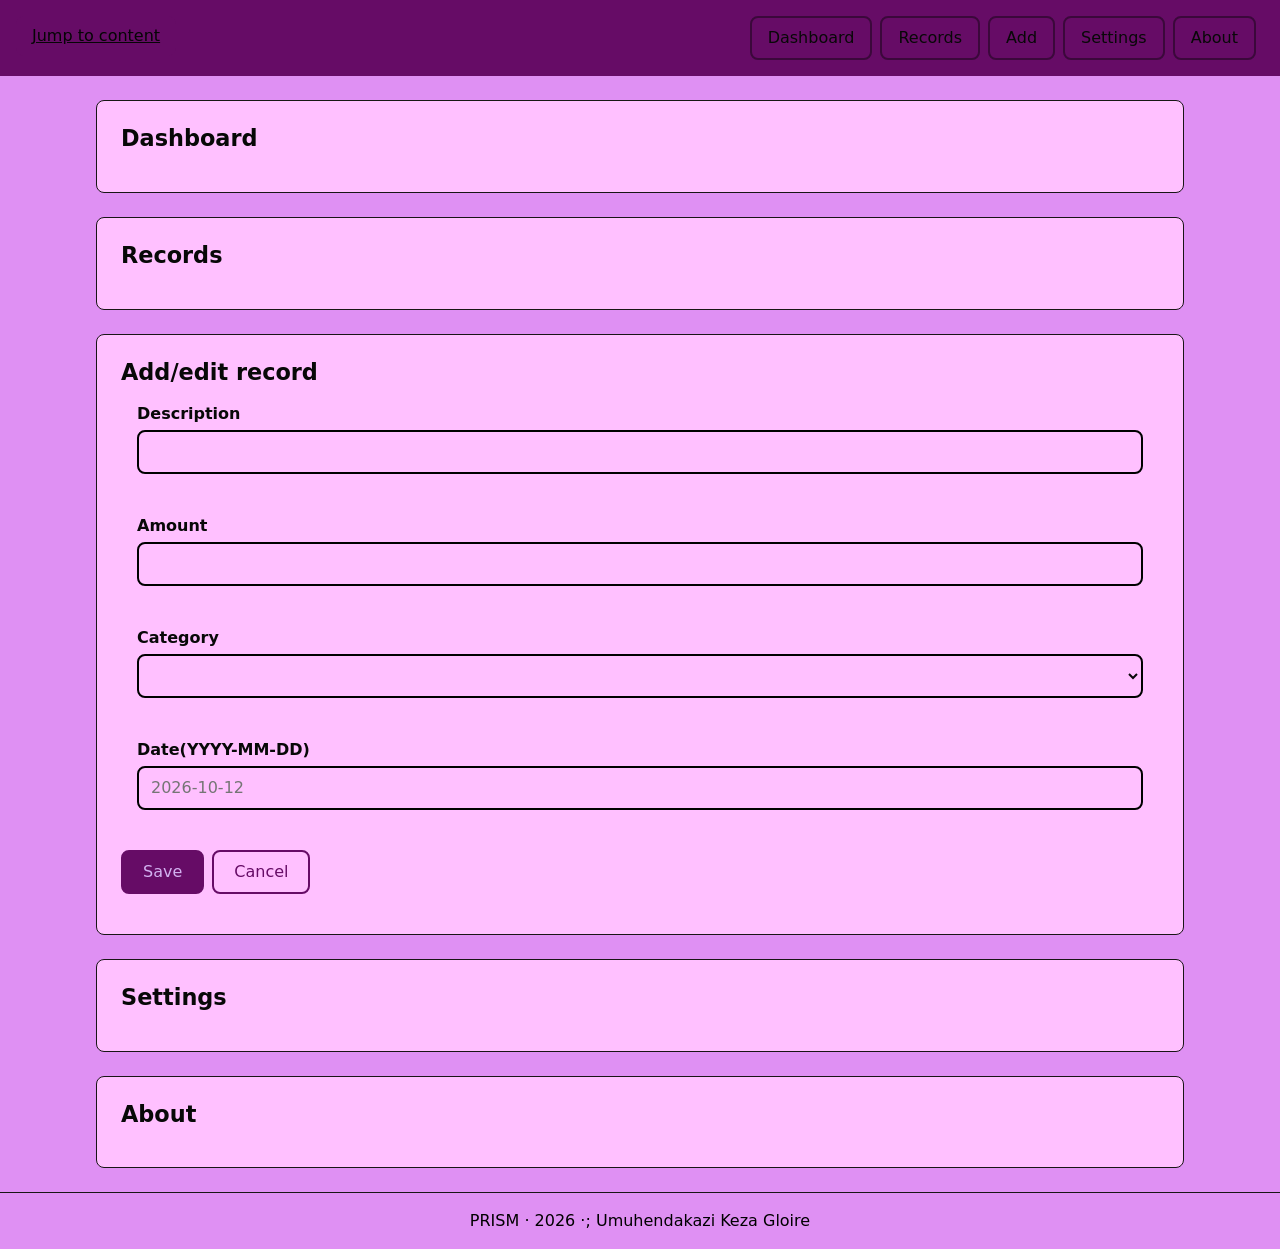
==== index.html @ 76048750 "M3: add form, live validation and saving" ====
<!DOCTYPE html>
<html lang="en">
<head>
    <meta charset="UTF-8">
    <meta name="viewport" content="witdth=device-width, initial-scale=1.0">
    <title>PRISM</title>    
    <link rel="stylesheet" href="styles/main.css">
    <link rel="stylesheet" href="styles/form.css">
</head>
<body>
    <a class="skip-link" href="#main">Jump to content</a>

     <header>
         <h1>PRISM</h1>
         <nav aria-label="Main">
            <ul>
                <li><a href="#dashboard">Dashboard</a></li>
                <li><a href="#records">Records</a></li>
                <li><a href="#form">Add</a></li>
                <li><a href="#settings">Settings</a></li>
                <li><a href="#about">About</a></li>
            </ul>
         </nav>
        </header>
        
    
<main id="main" tabindex="-1">
    <section id="dashboard" aria-labelledby="dashboard-title">
     <h2 id="dashboard-title">Dashboard</h2>
    </section>

    <section id="records" aria-labelledby="records-title">
      <h2 id="records-title">Records</h2>
    </section>

    <section id="form" aria-labelledby="form-title">
    <h2 id="form-title">Add/edit record</h2>
    <form id="record-form" novalidate>

        <div class="field">
            <label for="description">Description</label>
            <input type="text" id="description" name="description" autocomplete="off" aria-describedby="description-error">
            <p class="error" id="description-error" aris-live="polite"></p>
        </div>

        <div class="field">
            <label for="amount">Amount</label>
            <input type="text" id="amount" name="amount" inputmode="decimal" autocomplete="off" aria-describedby="amount-error">
            <p class="error" id="amount-error" aria-live="polite"></p>
        </div>

        <div class="field">
        <label for="category">Category</label>
        <select id="category" name="category" aria-describedby="category-error"></select>
        <p class="error" id="category-error" aria-live="polite"></p>
        </div>

        <div class="field">
        <label for="date">Date(YYYY-MM-DD)</label>
        <input type="text" id="date" name="date" inputmode="numeric" autocomplete="off" placeholder="2026-10-12" aria-describedby="date-error">
        <p class="error" id="date-error" aria-live="polite"></p>
        </div>

        <div class="form-actions">
            <button type="submit">Save</button>
            <button type="reset">Cancel</button>
        </div>

        <p id="form-status" role="status"></p>
    </form>
    </section>

    <section id="settings" aria-labelledby="settings-title">
        <h2 id="settings-title">Settings</h2>
    </section>

    <section id="about" aria-labelledby="about-title">
        <h2 id="about-title">About</h2>
    </section>
</main>

<footer>
    <p>PRISM &middot; 2026 &middot;; Umuhendakazi Keza Gloire</p>
</footer>

<script type="module" src="scripts/main.js"></script>
</body>
</html>
---- styles/main.css ----
:root {
    --color-text:rgb(8, 8, 8);
    --color-muted: rgb(0, 0, 0);
    --color-page:rgb(223, 144, 243);
    --color-surface: rgb(255, 192, 255);
    --color-border: rgb(24, 21, 21);
    --color-accent: rgb(102, 12, 102);
    --color-accent-hover: #eeb3fa;
    --color-focus: #bad2ee;
    --color-focus-on-dark: rgb(49, 0, 49);
    --color-error: rgb(184, 184, 253);

    --space-1:0.5rem;
    --space-2: 1rem;
    --space-3: 1.5rem;
    --radius: 8px;
} 

*,
*::before,
*::after{
    box-sizing: border-box;
}

html{
    scroll-behavior: smooth;
}

body{
    margin: 0;
    font-family: system-ui, -apple-system, "Segoe UI",sans-serif;
    font-size: 1rem;
    line-height: 1.5;
    color:var(--color-text);
    background: var(--color-page)
}

h1,
h2 {
    line-height: 1.2;
}

h1 {
    margin:0;
   font-size: 1.75rem;
}

h2 {
    margin:0 0 var(--space-2);
    font-size: 1.4rem;
}

.skip-link {
  position: absolute;
  top: -4rem;
  left: var(--space-2);
  z-index: 10;
  padding: var(--space-1) var(--space-2);
  color: rgb(5, 5, 5);
  background: var(--color-accent);
  border-radius:var(--radius);
  transition: top 0.2s ease;
}

.skip-link{
    top: var(--space-2);
}

a:focus-visible,
button:focus-visible,
input:focus-visible,
select:focus-visible,
textarea:focus-visible {
    outline: 3px solid var(--color-focus);
    outline-offset: 3px;
}

main:focus{
    outline:none;
}

header{
   padding: var(--space-2);
   color:rgb(106, 41, 167);
   background-color: var(--color-accent);
}

header a:focus-visible {
    outline-color: var(--color-focus-on-dark);
}

nav ul {
    display: flex;
    flex-wrap: wrap;
    gap: var(--space-1);
    margin: var(--space-2) 0 0;
    padding: 0;
    list-style: none;
}

nav a{
    display: inline-flex;
    align-items: center;
    min-height: 44px;
    padding: 0 var(--space-2);
    color: #080808;
    text-decoration: none;
    border: 2px solid rgb(59, 8, 59);
    border-radius: var(--radius);
    transition: background-color 0.15s ease;
}

nav a:hover{
    background: var(--color-accent-hover);
}

main{
    display: flex;
    flex-direction: column;
    gap: var(--space-3);
    max-width: 72rem;
    margin: 0 auto;
    padding: var(--space-2);
}

section{
    padding: var(--space-2);
    background: var(--color-surface);
    border: 1px solid var(--color-border);
    border-radius: var(--radius);
}

footer{
    padding: var(--space-2);
    text-align: center;
    color: var(--color-muted);
    border-top: 1px solid var(--color-border);
}

footer p{
    margin: 0;
}

 @media (min-width: 768px) {
    header {
        display: flex;
        align-items: center;
        justify-content: space-between;
        padding: var(--space-2) var(--space-3);
    }
    nav ul {
        margin-top: 0;
    }
    main {
        padding: var(--space-3);
    }
}

@media (min-width: 1025px) {
    main {
        padding: var(--space-3) 2rem;
    }

    section {
        padding: var(--space-3);
    }
}

@media (prefers-reduced-motion: reduce) {
    html {
        scroll-behavior: auto;
    }

    .skip-link,
    nav a {
        transition: none;
    }
}
---- styles/form.css ----
.field {
    display: flex;
    flex-direction: column;
    gap: 0.25rem;
    margin: var(--space-2);
}

label {
    font-weight: 600;

}

input,
select {
    min-height: 44px;
    padding: 0 0.75rem;
    font: inherit;
    color: var(--color-text);
    background: var(--color-surface);
    border: 2px solid var(--color-muted);
    border-radius: var(--radius);
}

input[aria-invalid="true"] {
    border-color: var(--color-error);
}

.error {
    min-height: 1.25rem;
    margin: 0;
    font-size: 0.9rem;
    color: var(--color-error);
}

.form-actions {
    display: flex;
    flex-wrap: wrap;
    gap: var(--space-1);
}

button {
    min-height: 44px;
    padding: 0 1.25rem;
    font: inherit;
    cursor: pointer;
    color: var(--color-accent);
    background: var(--color-surface);
    border: 2px solid var(--color-accent);
    border-radius: var(--radius);
    transition: background-color 0.15s ease;
}

button[type="submit"] {
    color: rgb(211, 178, 241);
    background: var(--color-accent);
}

button[type="submit"]:hover {
    background: var(--color-accent-hover);
}

button[type="reset"]:hover {
    background: var(color-page);
}

#form-status {
    margin: var(--space-2) 0 0;
    font-weight: 600;
    color: var(--color-accent);
}

@media (prefers-reduced-motion: reduce) {
    button {
        transition: none;
    }
}
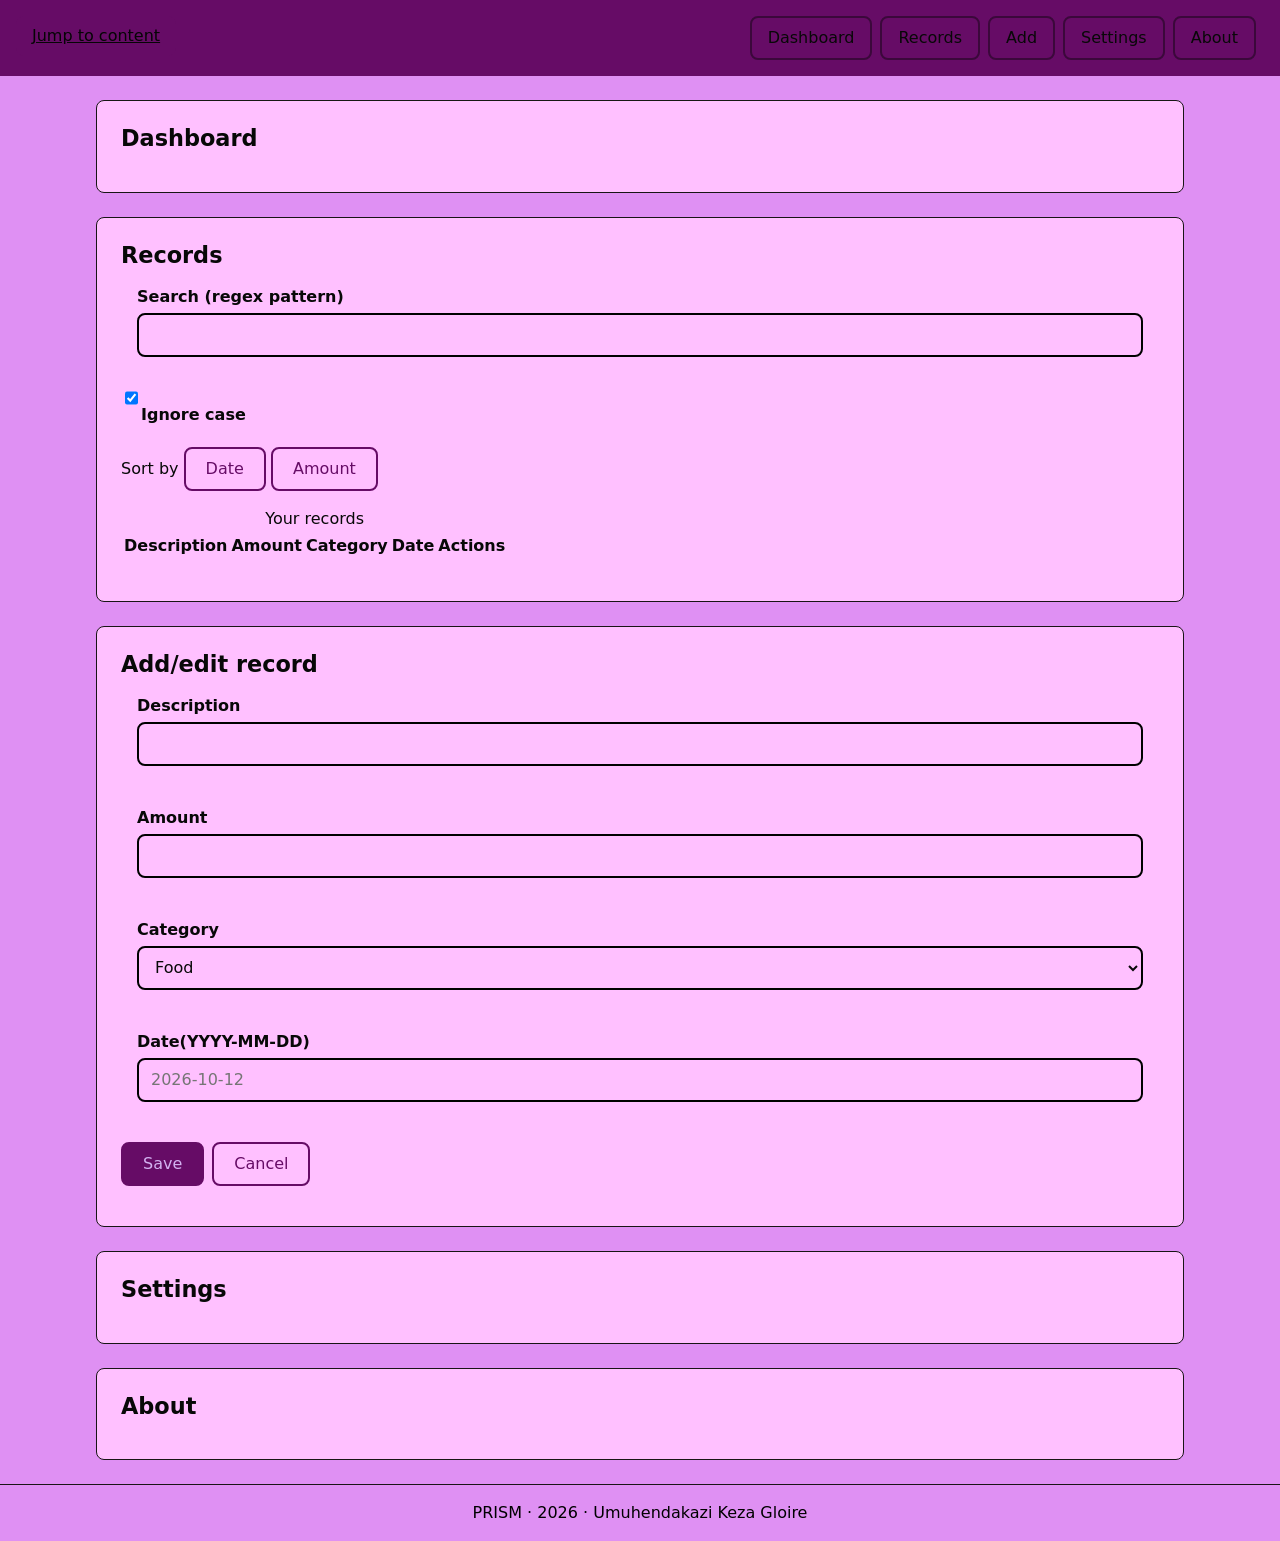
==== commit 072b46eb: "M4: add records list, search and sort wiring" ====
--- a/index.html
+++ b/index.html
@@ -2,10 +2,11 @@
 <html lang="en">
 <head>
     <meta charset="UTF-8">
-    <meta name="viewport" content="witdth=device-width, initial-scale=1.0">
+    <meta name="viewport" content="width=device-width, initial-scale=1.0">
     <title>PRISM</title>    
     <link rel="stylesheet" href="styles/main.css">
     <link rel="stylesheet" href="styles/form.css">
+    <link rel="stylesheet" href="styles/records.css">
 </head>
 <body>
     <a class="skip-link" href="#main">Jump to content</a>
@@ -31,7 +32,43 @@
 
     <section id="records" aria-labelledby="records-title">
       <h2 id="records-title">Records</h2>
-    </section>
+    
+       <div  class="toolbar">
+        <div class="field">
+            <label for="search">Search (regex pattern)</label>
+            <input type="text" id="search" autocomplete="off" aria-describedby="search-error">
+        </div>
+        <label class="checkbox-field">
+            <input type="checkbox" id="ignore-case" checked>Ignore case</label>
+       </div>
+
+       <p class="error" id="search-error" aria-live="polite"></p>
+     
+       <div class="sort-buttons">
+        <span>Sort by</span>
+        <button type="button" data-sort="date" aria-pressed="true">Date</button>
+        <button type="button" data-sort="amount" aria-pressed="false">Amount</button>
+       </div>
+ 
+       <p id="records-status" role="status"></p>
+       <div class="table-wrap">
+        <table class="records-table">
+            <caption class="visually-hidden">Your records</caption>
+            <thead>
+                <tr>
+                    <th scope="col">Description</th>
+                    <th scope="col">Amount</th>
+                    <th scope="col">Category</th>
+                    <th scope="col">Date</th>
+                    <th scope="col">Actions</th>
+                </tr>
+            </thead>
+            <tbody id="records-body"></tbody>
+        </table>
+       </div>
+       <p class="empty-state" id="records-empty"></p>
+
+    </section>       
 
     <section id="form" aria-labelledby="form-title">
     <h2 id="form-title">Add/edit record</h2>
@@ -40,7 +77,7 @@
         <div class="field">
             <label for="description">Description</label>
             <input type="text" id="description" name="description" autocomplete="off" aria-describedby="description-error">
-            <p class="error" id="description-error" aris-live="polite"></p>
+            <p class="error" id="description-error" aria-live="polite"></p>
         </div>
 
         <div class="field">
@@ -80,7 +117,7 @@
 </main>
 
 <footer>
-    <p>PRISM &middot; 2026 &middot;; Umuhendakazi Keza Gloire</p>
+    <p>PRISM &middot; 2026 &middot; Umuhendakazi Keza Gloire</p>
 </footer>
 
 <script type="module" src="scripts/main.js"></script>
--- a/styles/main.css
+++ b/styles/main.css
@@ -6,9 +6,9 @@
     --color-border: rgb(24, 21, 21);
     --color-accent: rgb(102, 12, 102);
     --color-accent-hover: #eeb3fa;
-    --color-focus: #bad2ee;
+    --color-focus: #312d2d;
     --color-focus-on-dark: rgb(49, 0, 49);
-    --color-error: rgb(184, 184, 253);
+    --color-error: rgb(155, 75, 158);
 
     --space-1:0.5rem;
     --space-2: 1rem;
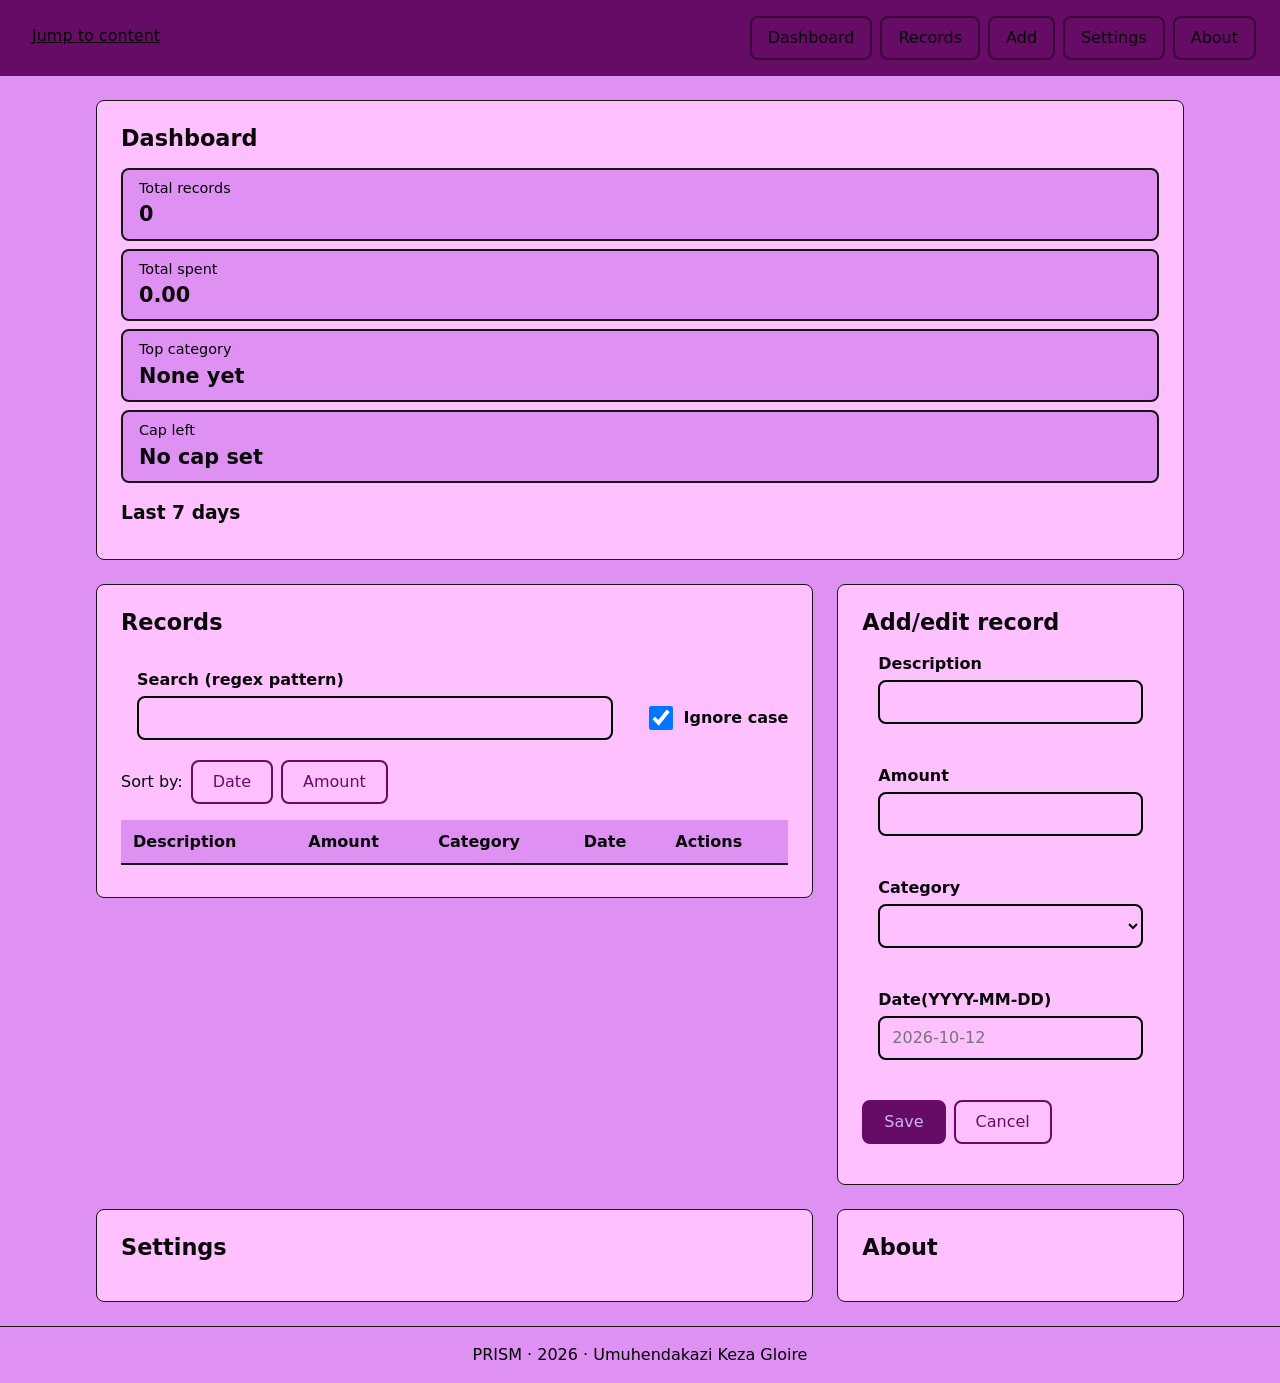
==== commit 9cac0451: "M5: add dashboard stats, 7-day chart and spending cap" ====
--- a/index.html
+++ b/index.html
@@ -7,6 +7,7 @@
     <link rel="stylesheet" href="styles/main.css">
     <link rel="stylesheet" href="styles/form.css">
     <link rel="stylesheet" href="styles/records.css">
+    <link rel="stylesheet" href="styles/dashboard.css">
 </head>
 <body>
     <a class="skip-link" href="#main">Jump to content</a>
@@ -28,6 +29,31 @@
 <main id="main" tabindex="-1">
     <section id="dashboard" aria-labelledby="dashboard-title">
      <h2 id="dashboard-title">Dashboard</h2>
+
+     <dl class="stats">
+        <div class="stat">
+            <dt>Total records</dt>
+            <dd id="stat-count">0</dd>
+        </div>
+        <div class="stat">
+            <dt>Total spent</dt>
+            <dd id="stat-total">0.00</dd>
+        </div>
+        <div class="stat">
+            <dt>Top category</dt>
+            <dd id="stat-top">None yet</dd>
+        </div>
+        <div class="stat" id="stat-cap">
+            <dt>Cap left</dt>
+            <dd id="stat-cap-left">No cap set</dd>
+        </div>
+    </dl>
+
+    <p class="cap-message" id="cap-polite" aria-live="polite"></p>
+    <p class="cap-message cap-over" id="cap-assertive" aria-live="assertive"></p>
+
+    <h3 class="chart-title">Last 7 days</h3>
+    <ol class="week-chart" id="week-chart" aria-label="Spending per day for the last 7 days"></ol>
     </section>
 
     <section id="records" aria-labelledby="records-title">
@@ -45,7 +71,7 @@
        <p class="error" id="search-error" aria-live="polite"></p>
      
        <div class="sort-buttons">
-        <span>Sort by</span>
+        <span>Sort by:</span>
         <button type="button" data-sort="date" aria-pressed="true">Date</button>
         <button type="button" data-sort="amount" aria-pressed="false">Amount</button>
        </div>
--- a/styles/records.css
+++ b/styles/records.css
@@ -0,0 +1,194 @@
+.toolbar {
+    display: flex;
+    flex-wrap: wrap;
+    align-items: flex-end;
+    gap: var(--space-1) var(--space-2);
+}
+
+.toolbar .field {
+    flex: 1 1 14rem;
+    margin-bottom: 0;
+}
+
+.checkbox-field {
+    display: flex;
+    align-items: center;
+    gap: 0.5rem;
+    min-height: 44px;
+    font-weight: 600;
+}
+
+.checkbox-field input {
+    width: 1.5rem;
+    height: 1.5rem;
+    min-height: 0;
+    padding: 0;
+}
+
+.sort-buttons {
+    display: flex;
+    flex-wrap: wrap;
+    align-items: center;
+    gap: var(--space-1);
+    margin-bottom: var(--space-1);
+}
+
+.sort-buttons[aria-pressed="true"] {
+    color: #ffffff;
+    background: var(--color-accent);
+}
+
+#record-status {
+    min-height: 1.5rem;
+    margin: 0 0 var(--space-1);
+    color: var(--color-muted);
+}
+
+mark {
+    padding: 0 0.1em;
+    color: var(--color-text);
+    background: #f58aff;
+    border-radius: 2px;
+}
+
+.empty-state {
+    margin: var(--space-1) 0 0;
+    color: var(--color-muted);
+}
+
+button.danger {
+    color: var(--color-error);
+    border-color: var(--color-error);
+}
+
+.visually-hidden,
+.records-table thead {
+    position: absolute;
+    width: 1px;
+    height: 1px;
+    margin: -1px;
+    padding: 0;
+    overflow: hidden;
+    clip: rect(0 0 0 0);
+    white-space: nowrap;
+    border: 0;
+}
+
+.table-wrap {
+    overflow: auto;
+}
+
+.records-table,
+.records-table tbody,
+.records-table tr,
+.records-table td {
+    display: block;
+}
+
+.records-table tr {
+    margin-bottom: var(--space-2);
+    padding: 0.5rem;
+    border: 1px solid var(--color-border);
+    border-radius: var(--radius);
+}
+
+.records-table td {
+    display: flex;
+    align-items: center;
+    justify-content: space-between;
+    gap: var(--space-2);
+    padding: 0.35rem 0.25rem;
+}
+
+.records-table td::before {
+    content:attr(data-label);
+    font-weight: 600;
+}
+
+.cell-value {
+    text-align: right;
+    overflow-wrap:anywhere ;
+}
+
+.row-actions {
+    display: flex;
+    gap: var(--space-1);
+}
+
+@media(min-width: 768px) {
+    .records-table{
+        display: table;
+        width: 100%;
+        border-collapse: collapse;
+    }
+
+    .records-table thead {
+        position: static;
+        width:auto;
+        height: auto;
+        margin: 0;
+        overflow: visible;
+        clip: auto;
+        white-space: normal;
+    }
+
+    .records-table tbody {
+        display: table-row-group;
+    }
+
+    .records-table tr {
+        display: table-row;
+        margin: 0;
+        padding: 0;
+        border: 0;
+    }
+
+    .records-table th,
+    .records-table td {
+        display: table-cell;
+        padding: 0.6rem 0.75rem;
+        text-align: left;
+        vertical-align: middle;
+        border-bottom: 1px solid var(--color-border);
+    }
+
+    .records-table th {
+        background: var(--color-page);
+        border-bottom: 2px solid var(--color-border);
+    }
+
+    .records-table td::before {
+        content: none;
+    }
+
+    .cell-value {
+        text-align: left;
+    }
+}
+
+@media (min-width: 1024px) {
+    main{
+        display: grid;
+        grid-template-columns: repeat(3,minmax(0, 1fr));
+        align-items: start;
+    }
+
+    #dashboard {
+        grid-column: 1 / -1;
+    }
+     #records {
+        grid-column: 1 / 3;
+     }
+
+     #form {
+        grid-column: 3 / 4;
+     }
+
+     #settings {
+        grid-column: 1 / 3; 
+     }
+
+     #about {
+        grid-column: 3 / 4;
+     }
+}
--- a/styles/dashboard.css
+++ b/styles/dashboard.css
@@ -0,0 +1,123 @@
+.stats {
+    display: grid;
+    grid-template-columns: repeat(2, minimax(0,1fr));
+    gap: var(--space-1);
+    margin: 0 0 var(--space-2);
+}
+
+.stat {
+    margin: 0;
+    padding: var(--space-1) var(--space-2);
+    background: var(--color-page);
+    border: 2px solid var(--color-border);
+    border-radius: var(--radius);
+}
+
+.stat dt {
+    font-size: 0.9rem;
+    color: var(--color-muted);
+}
+
+.stat dd {
+    margin: 0;
+    font-size: 1.3rem;
+    font-weight: 700;
+    overflow-wrap: anywhere;
+}
+
+.stat.over-cap {
+    border-color: var(--color-error);
+}
+
+.stat.stat.over-cap dd {
+    color: var(--color-error);
+}
+
+.cap-message {
+    margin: 0;
+    font-weight: 600;
+}
+
+.cap-message:not(:empty) {
+    margin-bottom: var(--space-1);
+}
+
+.cap-over {
+    color: var(--color-error);
+}
+
+.chart-title {
+    margin: var(--space-2) 0 var(--space-1);
+}
+
+.week-chart {
+    display: flex;
+    gap: 0.35rem;
+    margin: 0;
+    padding: 0;
+    list-style: none;
+}
+
+.week-chart li {
+    display: flex;
+    flex: 1 1 0;
+    flex-direction: column;
+    min-width: 0;
+    text-align: center;
+    font-size: 0.7rem;
+}
+
+.bar-track {
+    display: flex;
+    align-items: flex-end;
+    height: 7rem;
+    border-bottom: 2px solid var(--color-muted);
+}
+
+.bar {
+    display: block;
+    width: 100%;
+    background: var(--color-accent);
+    border-radius: 4px 4px 0 0;
+    transform-origin: bottom;
+    animation: grow 0.5s ease-out;
+}
+
+.bar-value {
+    margin-top: 0.25rem;
+    font-weight: 600;
+}
+
+.bar-label {
+    color: var(--color-muted);
+    overflow-wrap: anywhere;
+}
+
+@keyframes grow {
+    from {
+        transform: scaleY(0);
+    }
+
+    to {
+        transform: scaleY(1);
+    }
+}
+
+@media (min-width: 768px) {
+    .stats {
+        grid-template-columns: repeat(4,minimax(0, 1fr));
+    }
+    .week-chart {
+        gap: 0.75rem;
+    }
+
+    .week-chart li {
+        font-size: 0.85rem;
+    }
+}
+
+@media (prefers-reduced-motion: reduce) {
+    .bar {
+        animation: none;
+    }
+}
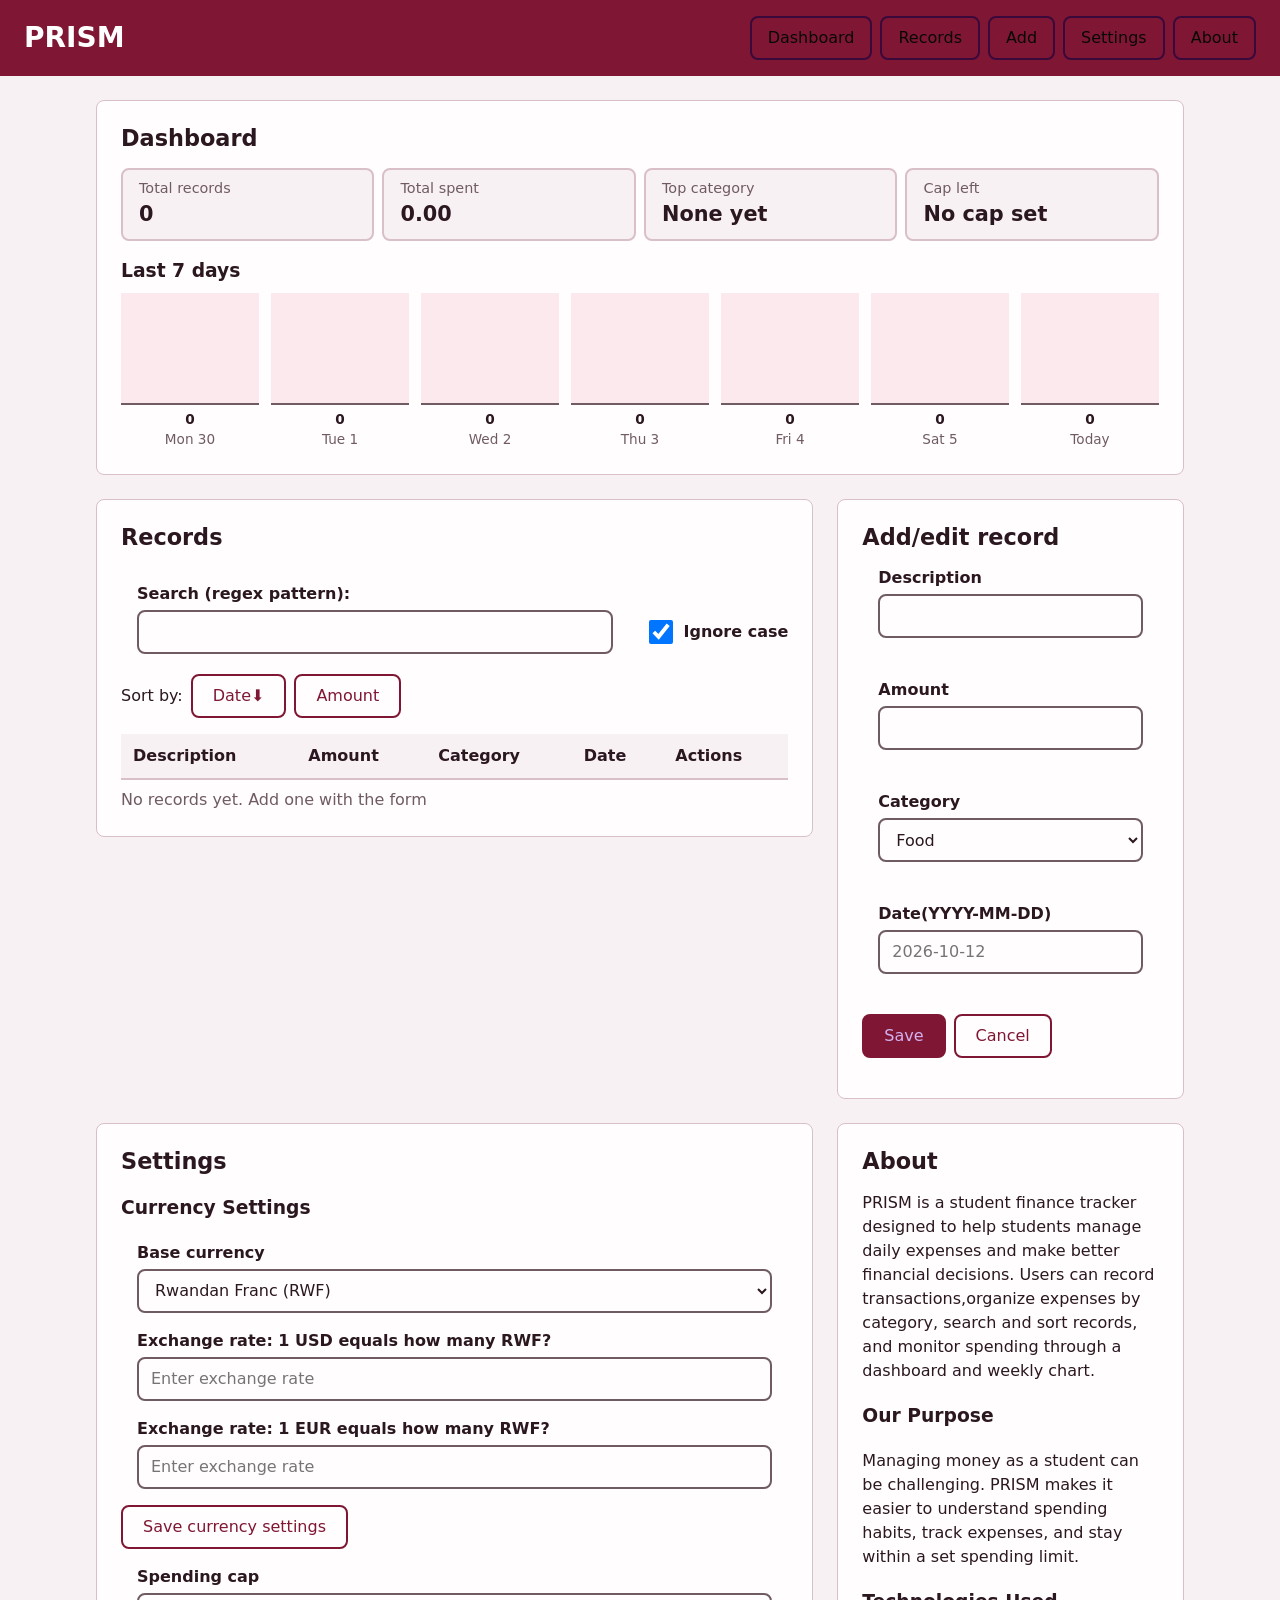
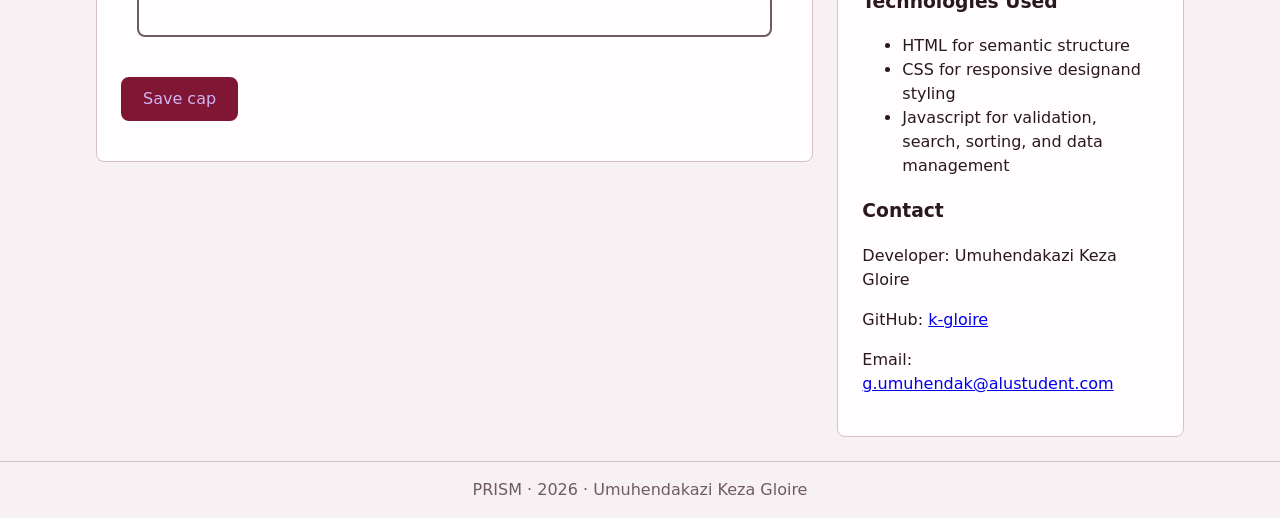
==== commit 11c3190a: "M4: finish sorting,correct the dashboard and skip link" ====
--- a/index.html
+++ b/index.html
@@ -61,7 +61,7 @@
     
        <div  class="toolbar">
         <div class="field">
-            <label for="search">Search (regex pattern)</label>
+            <label for="search">Search (regex pattern): </label>
             <input type="text" id="search" autocomplete="off" aria-describedby="search-error">
         </div>
         <label class="checkbox-field">
@@ -134,11 +134,79 @@
     </section>
 
     <section id="settings" aria-labelledby="settings-title">
-        <h2 id="settings-title">Settings</h2>
+        <h2 id="settings-title">Settings</h2> 
+           <h3>Currency Settings</h3>
+        <div class="field">
+            <label for="base-currency">Base currency</label>
+            <select id="base-currency" name="base-currency">
+                <option value="RWF">Rwandan Franc (RWF)</option>
+                <option value="USD">US Dollar (USD)</option>
+                <option value="EUR">Euro (EUR)</option>
+            </select>
+        </div>
+
+        <div class="field">
+            <label for="usd-rate">Exchange rate: 1 USD equals how many RWF?</label>
+            <input type="number" id="usd-rate" name="usd-rate" min="0.000001" step="any" placeholder="Enter exchange rate">
+        </div>
+
+        <div class="field">
+            <label for="eur-rate">Exchange rate: 1 EUR equals how many RWF?</label>
+                <input type="number" id="eur-rate" name="eur-rate" min="0.000001" step="any" placeholder="Enter exchange rate">
+        </div>
+
+        <button type="button" id="save-currency">Save currency settings</button>
+        <p id="currency-status" role="status" aria-live="polite"></p>
+
+       <form id="cap-form" novalidate>
+        <div class="field">
+            <label for="cap">Spending cap</label>
+            <input type="text" id="cap" name="cap" inputmode="decimal" autocomplete="off" aria-describedby="cap-error">
+            <p class="error" id="cap-error" aria-live="polite"></p>
+        </div>
+
+        <button type="submit">Save cap</button>
+        <p id="cap-status" role="status"></p>
+       </form>
     </section>
 
     <section id="about" aria-labelledby="about-title">
         <h2 id="about-title">About</h2>
+
+        <p>
+            PRISM is a student finance tracker designed to help students 
+            manage daily expenses and make better financial decisions. 
+            Users can record transactions,organize expenses by category,
+            search and sort records, and monitor spending through a 
+            dashboard and weekly chart.
+        </p>
+
+        <h3>Our Purpose</h3>
+        <p>
+            Managing money as a student can be challenging. PRISM makes 
+            it easier to understand spending habits, track expenses, 
+            and stay within a set spending limit.
+        </p>
+
+        <h3>Technologies Used</h3>
+        <ul>
+            <li>HTML for semantic structure</li>
+            <li>CSS for responsive designand styling</li>
+            <li>Javascript for validation, search, sorting, and data management</li>
+        </ul>
+
+        <h3>Contact</h3>
+        <p>Developer: Umuhendakazi Keza Gloire</p>
+        <p>
+            GitHub:
+            <a href="https://github.com/k-gloire" target="_blank"
+            rel="noopener noreferrer">k-gloire</a>
+        </p>
+
+        <p>
+            Email:
+            <a href="mailto:g.umuhendak@alustudent.com">g.umuhendak@alustudent.com</a>
+        </p>
     </section>
 </main>
 
--- a/styles/main.css
+++ b/styles/main.css
@@ -1,14 +1,14 @@
  :root {
-    --color-text:rgb(8, 8, 8);
-    --color-muted: rgb(0, 0, 0);
-    --color-page:rgb(223, 144, 243);
-    --color-surface: rgb(255, 192, 255);
-    --color-border: rgb(24, 21, 21);
-    --color-accent: rgb(102, 12, 102);
-    --color-accent-hover: #eeb3fa;
-    --color-focus: #312d2d;
-    --color-focus-on-dark: rgb(49, 0, 49);
-    --color-error: rgb(155, 75, 158);
+    --color-text:#2B1720;
+    --color-muted: #705B63;
+    --color-page:#F8F1F3;
+    --color-surface:#FFFDFD;
+    --color-border:#D9BFC8;
+    --color-accent: #7F1734;
+    --color-accent-hover:#F1D5DE;
+    --color-focus: #091735;
+    --color-focus-on-dark: #FFFFFF;
+    --color-error:#B42332;
 
     --space-1:0.5rem;
     --space-2: 1rem;
@@ -56,13 +56,13 @@
   left: var(--space-2);
   z-index: 10;
   padding: var(--space-1) var(--space-2);
-  color: rgb(5, 5, 5);
+  color: rgb(238, 233, 233);
   background: var(--color-accent);
   border-radius:var(--radius);
   transition: top 0.2s ease;
 }
 
-.skip-link{
+.skip-link:focus{
     top: var(--space-2);
 }
 
@@ -81,7 +81,7 @@
 
 header{
    padding: var(--space-2);
-   color:rgb(106, 41, 167);
+   color:#FFFFFF;
    background-color: var(--color-accent);
 }
 
@@ -151,7 +151,7 @@
     nav ul {
         margin-top: 0;
     }
-    main {
+    section {
         padding: var(--space-3);
     }
 }
--- a/styles/dashboard.css
+++ b/styles/dashboard.css
@@ -1,6 +1,6 @@
 .stats {
     display: grid;
-    grid-template-columns: repeat(2, minimax(0,1fr));
+    grid-template-columns: repeat(2, minmax(0,1fr));
     gap: var(--space-1);
     margin: 0 0 var(--space-2);
 }
@@ -71,6 +71,7 @@
     display: flex;
     align-items: flex-end;
     height: 7rem;
+    background: #FBE9EE;
     border-bottom: 2px solid var(--color-muted);
 }
 
@@ -105,7 +106,7 @@
 
 @media (min-width: 768px) {
     .stats {
-        grid-template-columns: repeat(4,minimax(0, 1fr));
+        grid-template-columns: repeat(4,minmax(0, 1fr));
     }
     .week-chart {
         gap: 0.75rem;
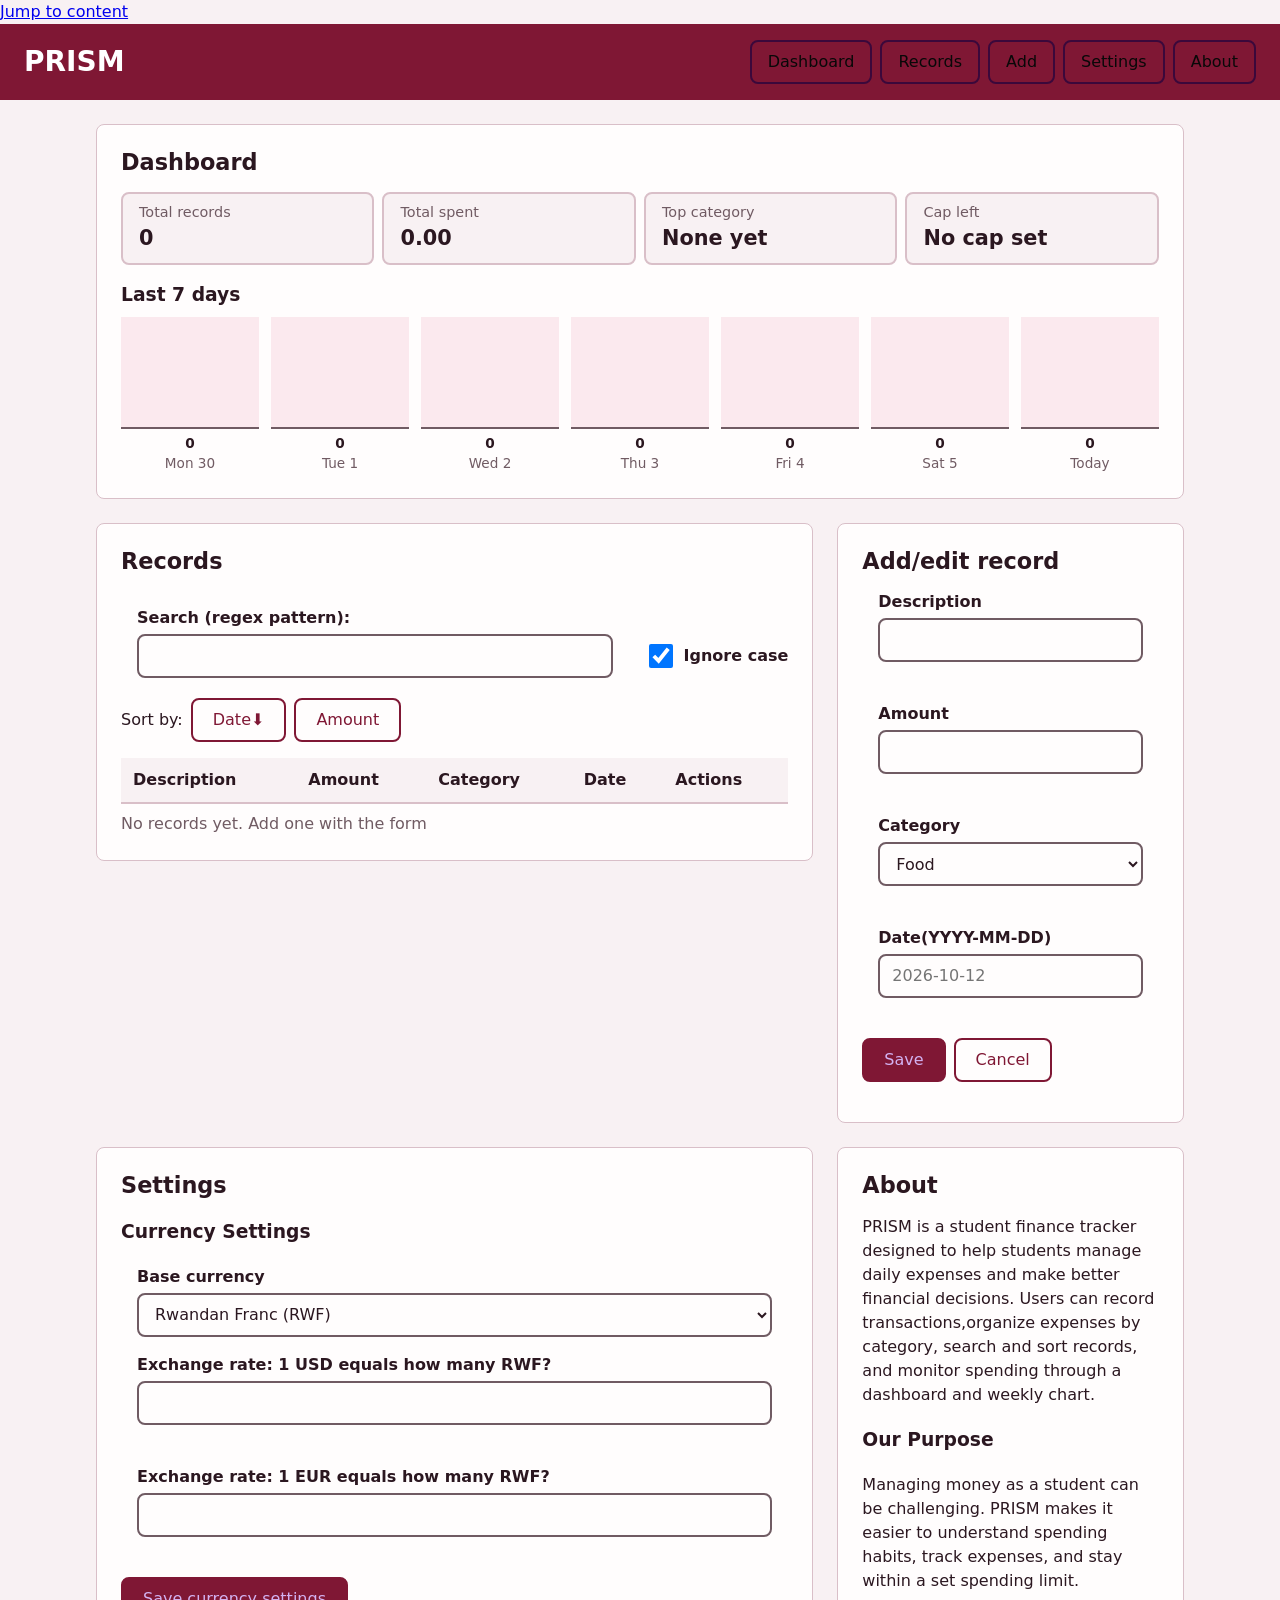
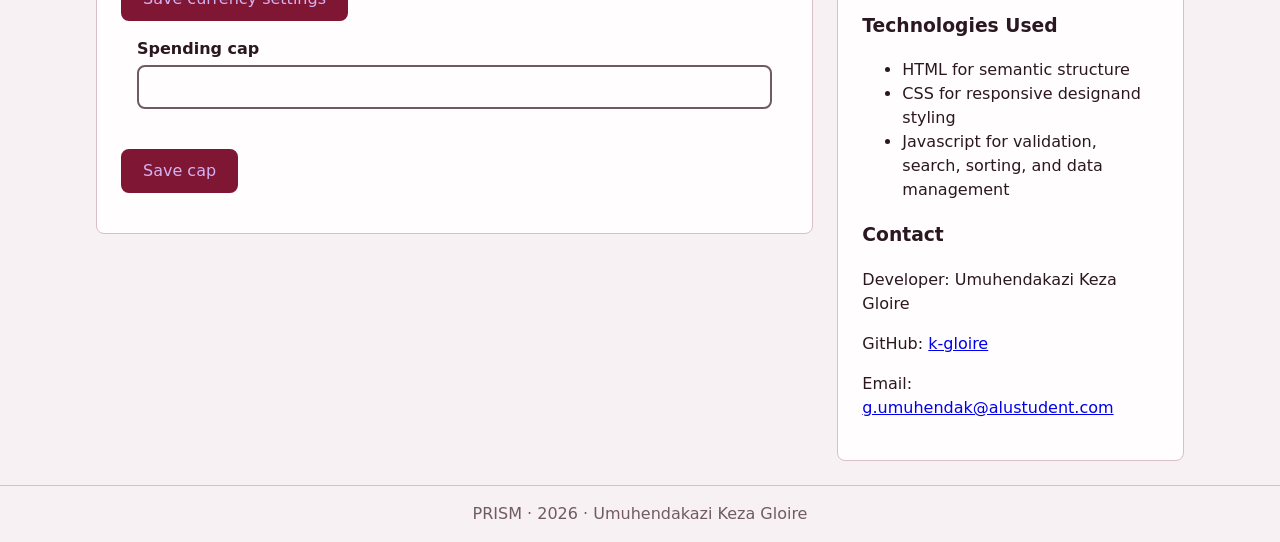
==== commit 3cbe3898: "add currency settings" ====
--- a/index.html
+++ b/index.html
@@ -136,6 +136,7 @@
     <section id="settings" aria-labelledby="settings-title">
         <h2 id="settings-title">Settings</h2> 
            <h3>Currency Settings</h3>
+           <form id="currency-form" novalidate>
         <div class="field">
             <label for="base-currency">Base currency</label>
             <select id="base-currency" name="base-currency">
@@ -144,19 +145,24 @@
                 <option value="EUR">Euro (EUR)</option>
             </select>
         </div>
-
-        <div class="field">
-            <label for="usd-rate">Exchange rate: 1 USD equals how many RWF?</label>
-            <input type="number" id="usd-rate" name="usd-rate" min="0.000001" step="any" placeholder="Enter exchange rate">
-        </div>
-
-        <div class="field">
-            <label for="eur-rate">Exchange rate: 1 EUR equals how many RWF?</label>
-                <input type="number" id="eur-rate" name="eur-rate" min="0.000001" step="any" placeholder="Enter exchange rate">
-        </div>
-
-        <button type="button" id="save-currency">Save currency settings</button>
-        <p id="currency-status" role="status" aria-live="polite"></p>
+          <div class="field">
+            <label for="rate-1" id="rate-1-label"></label>
+            <input type="text" id="rate-1" name="rate-1" inputmode="decimal" autocomplete="off" aria-describedby="rate-1-error">
+            <p class="error" id="rate-1-error" aria-live="polite"></p>
+          </div>
+
+          <div class="field">
+            <label for="rate-2" id="rate-2-label"></label>
+            <input type="text" id="rate-2" name="rate-2" inputmode="decimal" autocomplete="off" aria-describedby="rate-2-error" aria-live="polite">
+            <p class="error" id="rate-2-error" aria-live="polite"></p>
+          </div>
+
+        <div class="form-actions">
+        <button type="submit">Save currency settings</button>
+        </div>
+        <p id="currency-status" role="status"></p>
+        </form>
+    
 
        <form id="cap-form" novalidate>
         <div class="field">
--- a/styles/main.css
+++ b/styles/main.css
@@ -50,7 +50,7 @@
     font-size: 1.4rem;
 }
 
-.skip-link {
+.skip-link:focus {
   position: absolute;
   top: -4rem;
   left: var(--space-2);
@@ -62,7 +62,7 @@
   transition: top 0.2s ease;
 }
 
-.skip-link:focus{
+.skip-link{
     top: var(--space-2);
 }
 
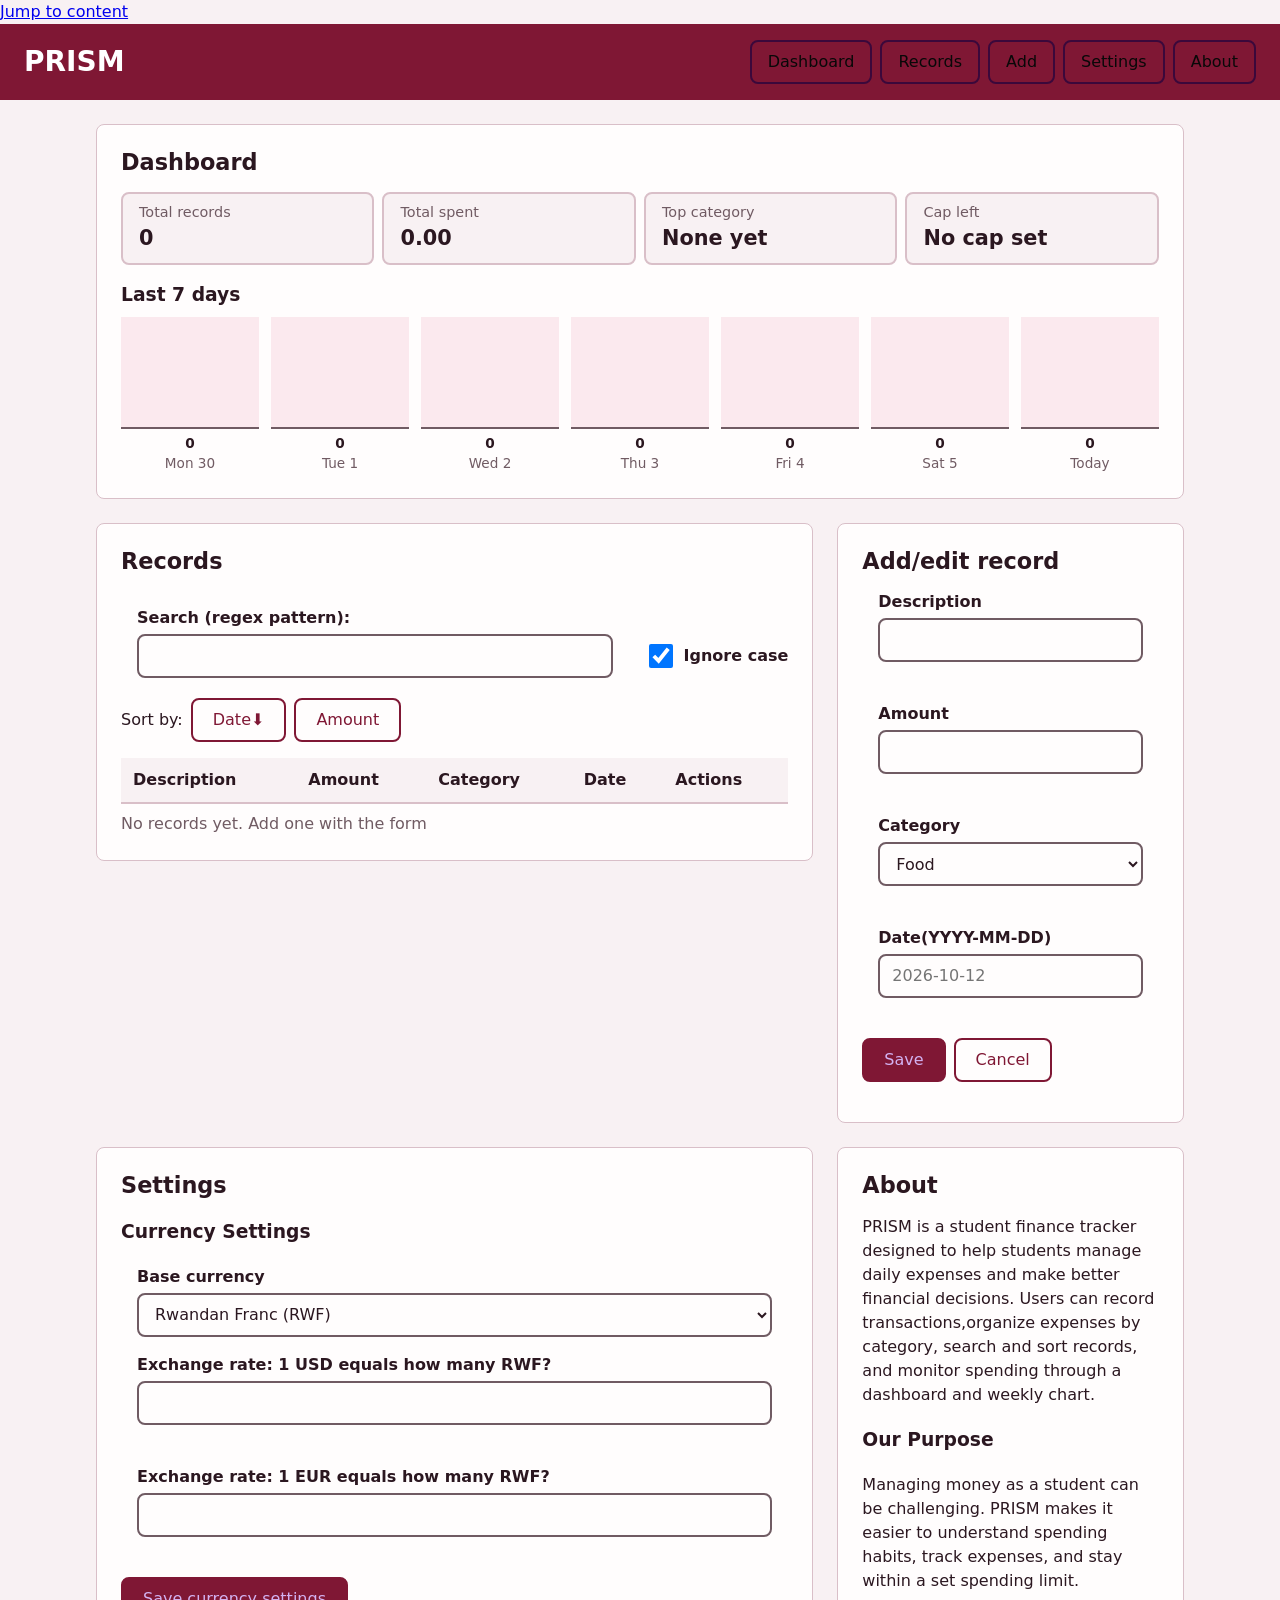
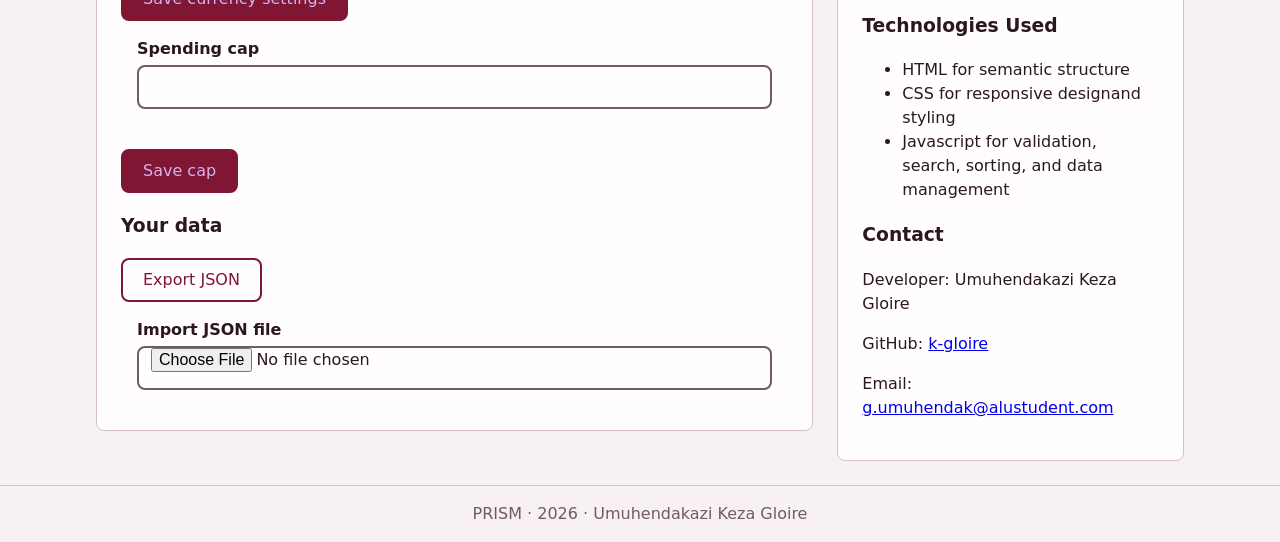
==== commit 8f3cb0fd: "M6: add export and import JSON" ====
--- a/index.html
+++ b/index.html
@@ -174,6 +174,17 @@
         <button type="submit">Save cap</button>
         <p id="cap-status" role="status"></p>
        </form>
+
+       <h3>Your data</h3>
+       <div class="form-actions">
+        <button type="button" id="export-button">Export JSON</button>
+       </div>
+       <div class="field">
+        <label for="import-file">Import JSON file</label>
+        <input type="file" id="import-file" accept=".json,application/json" aria-describedby="data-status">
+       </div>
+       <p id="data-status" role="status"></p>
+       <ul id="import-errors" class="import-errors"></ul>
     </section>
 
     <section id="about" aria-labelledby="about-title">
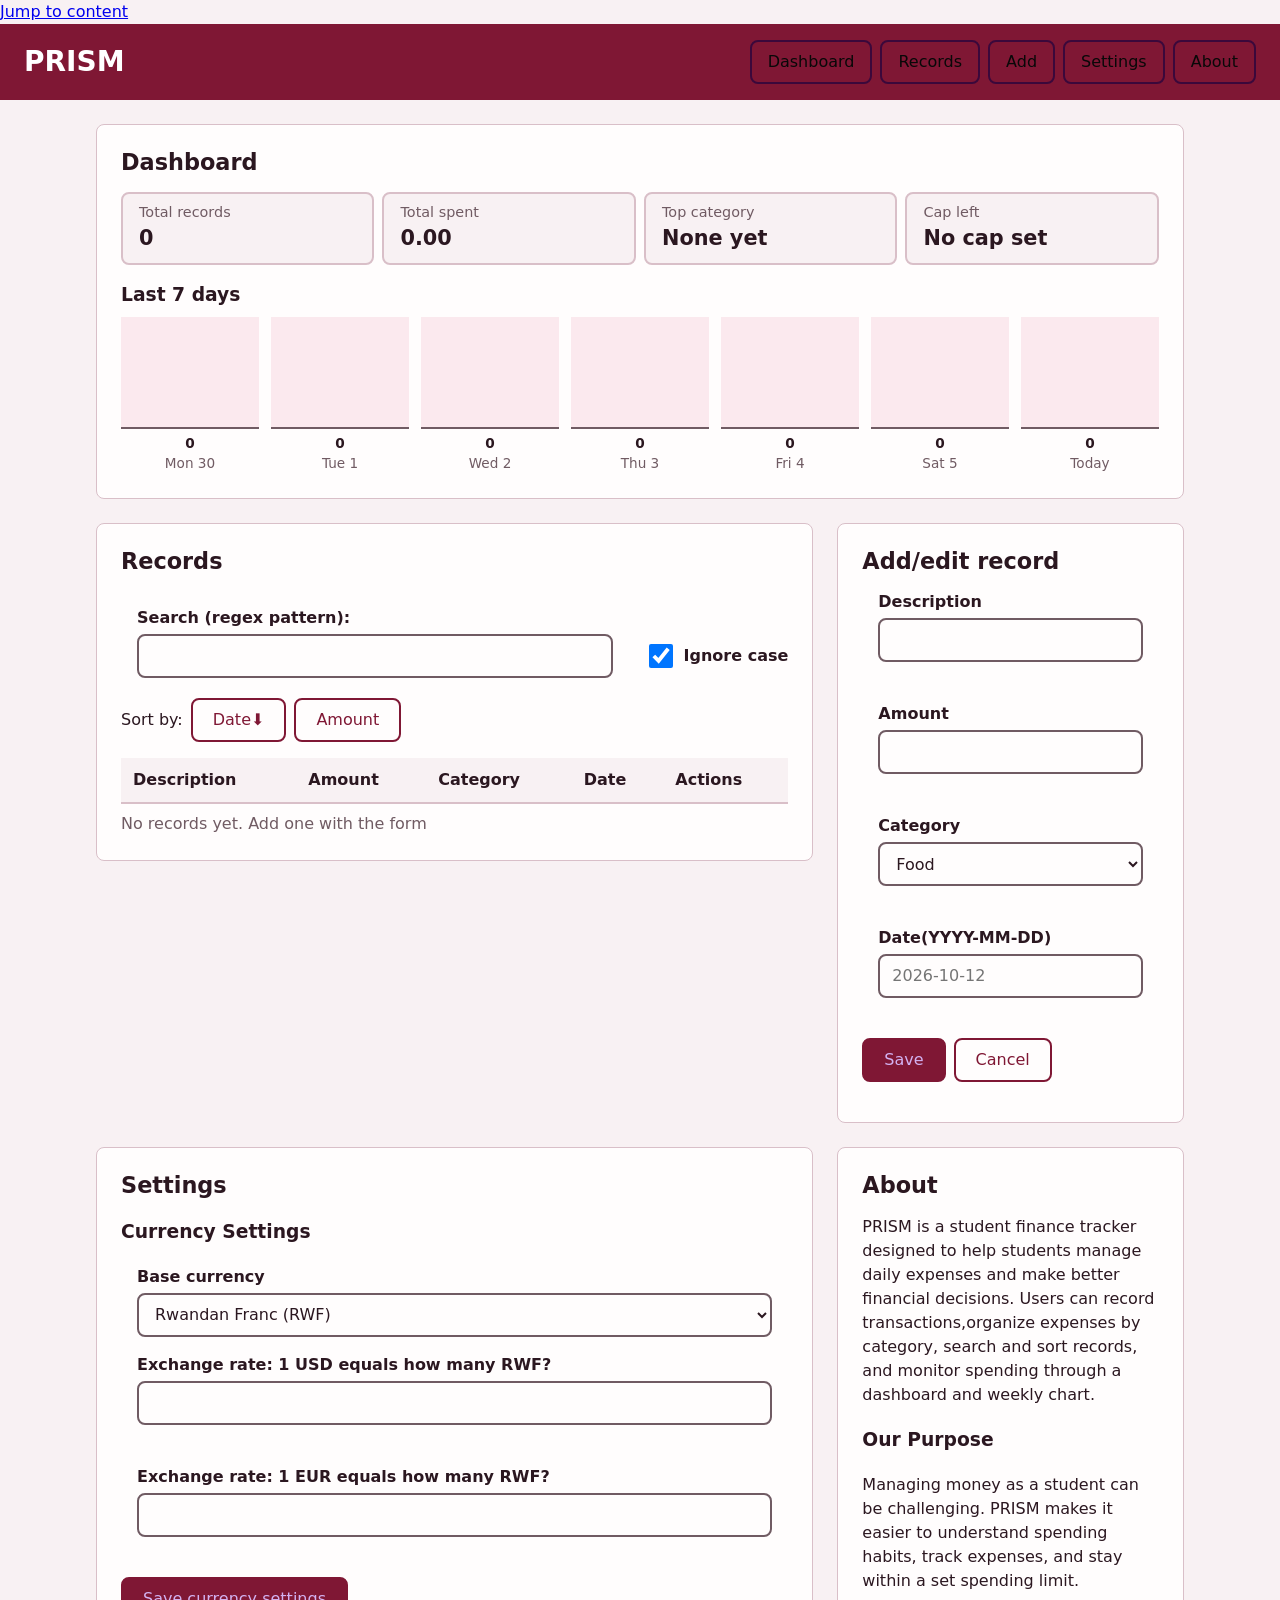
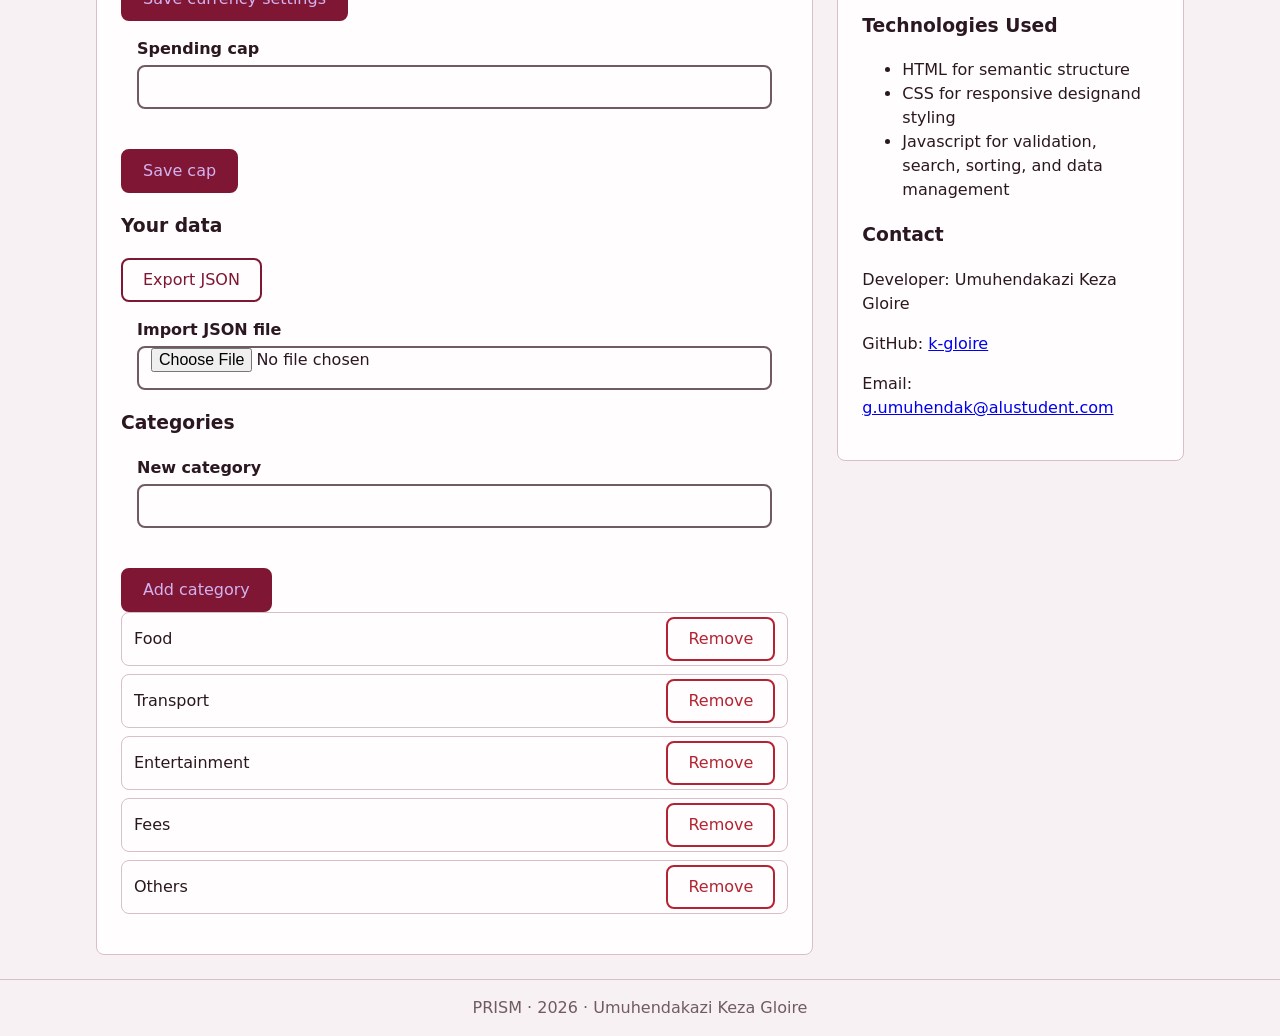
==== commit 8ab5a164: "M6: add editable categories" ====
--- a/index.html
+++ b/index.html
@@ -184,7 +184,21 @@
         <input type="file" id="import-file" accept=".json,application/json" aria-describedby="data-status">
        </div>
        <p id="data-status" role="status"></p>
-       <ul id="import-errors" class="import-errors"></ul>
+       <ul id="import-error" class="import-error"></ul>
+
+       <h3>Categories</h3>
+       <form id="category-form" novalidate>
+        <div class="field">
+            <label for="new-category">New category</label>
+            <input type="text" id="new-category" name="new-category" autocomplete="off" aria-describedby="new-category-error">
+            <p class="error" id="new-category-error" aria-live="polite"></p>
+        </div>
+        <div class="form-actions">
+            <button type="submit">Add category</button>
+        </div>
+       </form>
+       <ul class="category-list" id="category-list"></ul>
+       <p id="category-status" role="status"></p>
     </section>
 
     <section id="about" aria-labelledby="about-title">
--- a/styles/dashboard.css
+++ b/styles/dashboard.css
@@ -94,6 +94,26 @@
     overflow-wrap: anywhere;
 }
 
+.category-list {
+    display: grid;
+    gap: var(--space-1);
+    margin: 0 0 var(--space-2);
+    padding: 0;
+    list-style: none;
+    justify-items: stretch;
+}
+
+.category-list li {
+    display: flex;
+    align-items: center;
+    justify-content: space-between;
+    width: 100%;
+    gap: var(--space-2);
+    padding: 0.25rem 0.75rem;
+    border: 1px solid var(--color-border);
+    border-radius: var(--radius);
+}
+
 @keyframes grow {
     from {
         transform: scaleY(0);
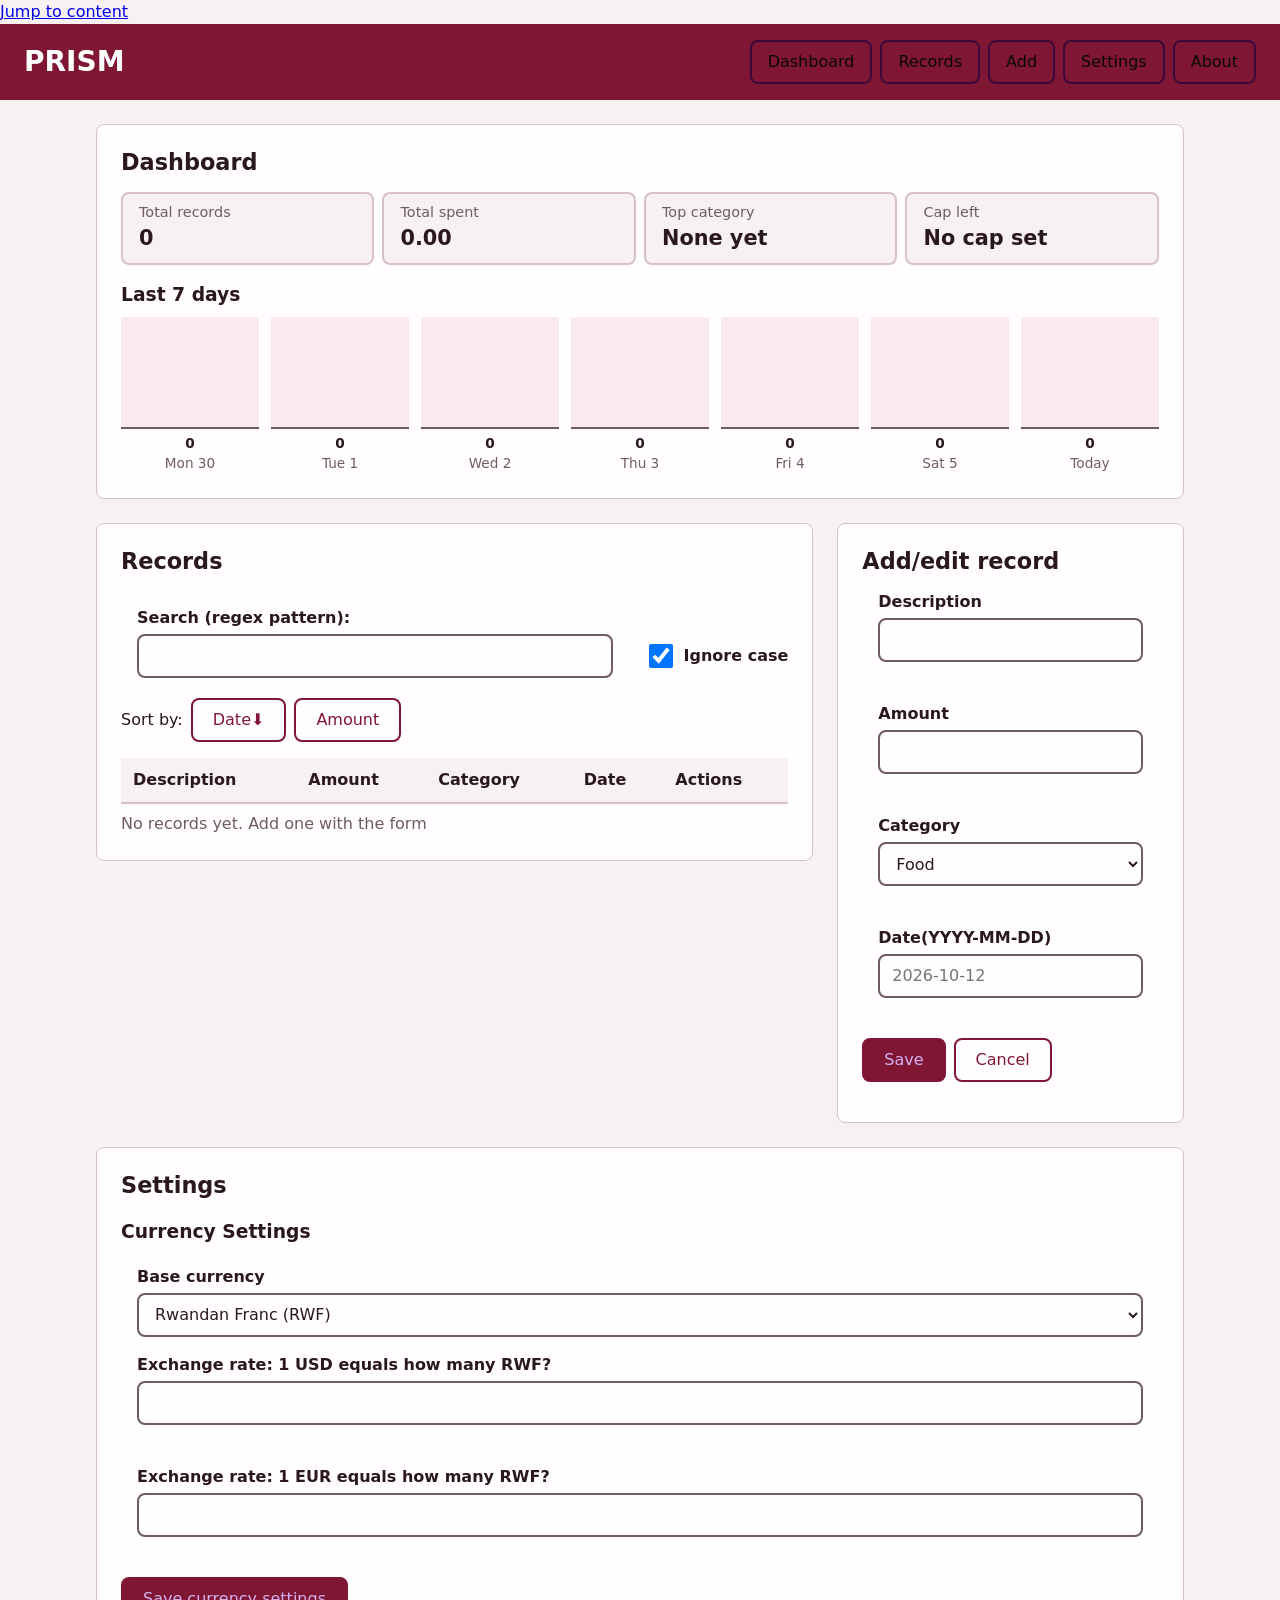
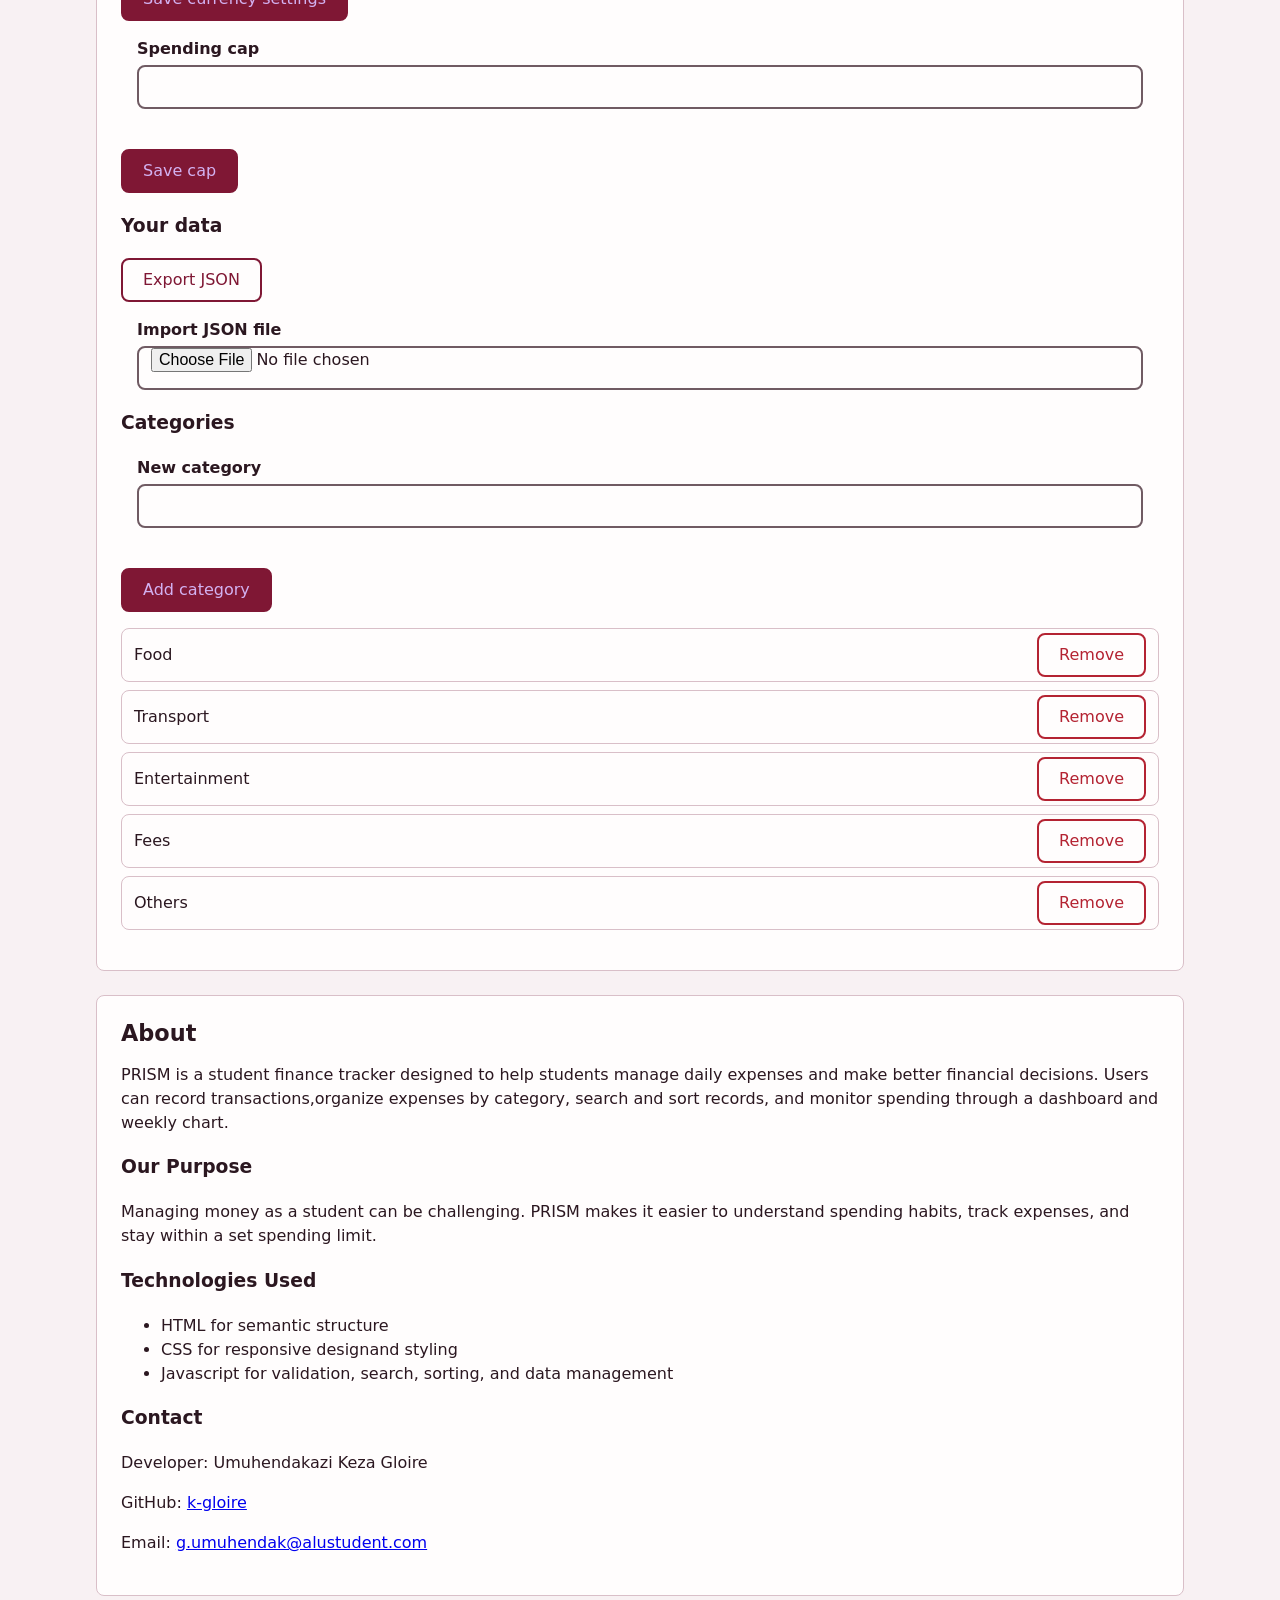
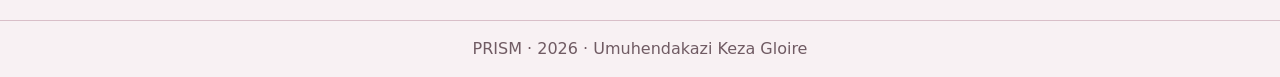
==== commit 3b0c7f6a: "Fix save button id and import wiring" ====
--- a/index.html
+++ b/index.html
@@ -125,7 +125,7 @@
         </div>
 
         <div class="form-actions">
-            <button type="submit">Save</button>
+            <button type="submit" id="save-button">Save</button>
             <button type="reset">Cancel</button>
         </div>
 
--- a/styles/records.css
+++ b/styles/records.css
@@ -185,10 +185,10 @@
      }
 
      #settings {
-        grid-column: 1 / 3; 
+        grid-column: 1 / -1; 
      }
 
      #about {
-        grid-column: 3 / 4;
+        grid-column: 1 / -1;
      }
 }
--- a/styles/dashboard.css
+++ b/styles/dashboard.css
@@ -97,7 +97,7 @@
 .category-list {
     display: grid;
     gap: var(--space-1);
-    margin: 0 0 var(--space-2);
+    margin: var(--space-2) 0;
     padding: 0;
     list-style: none;
     justify-items: stretch;
